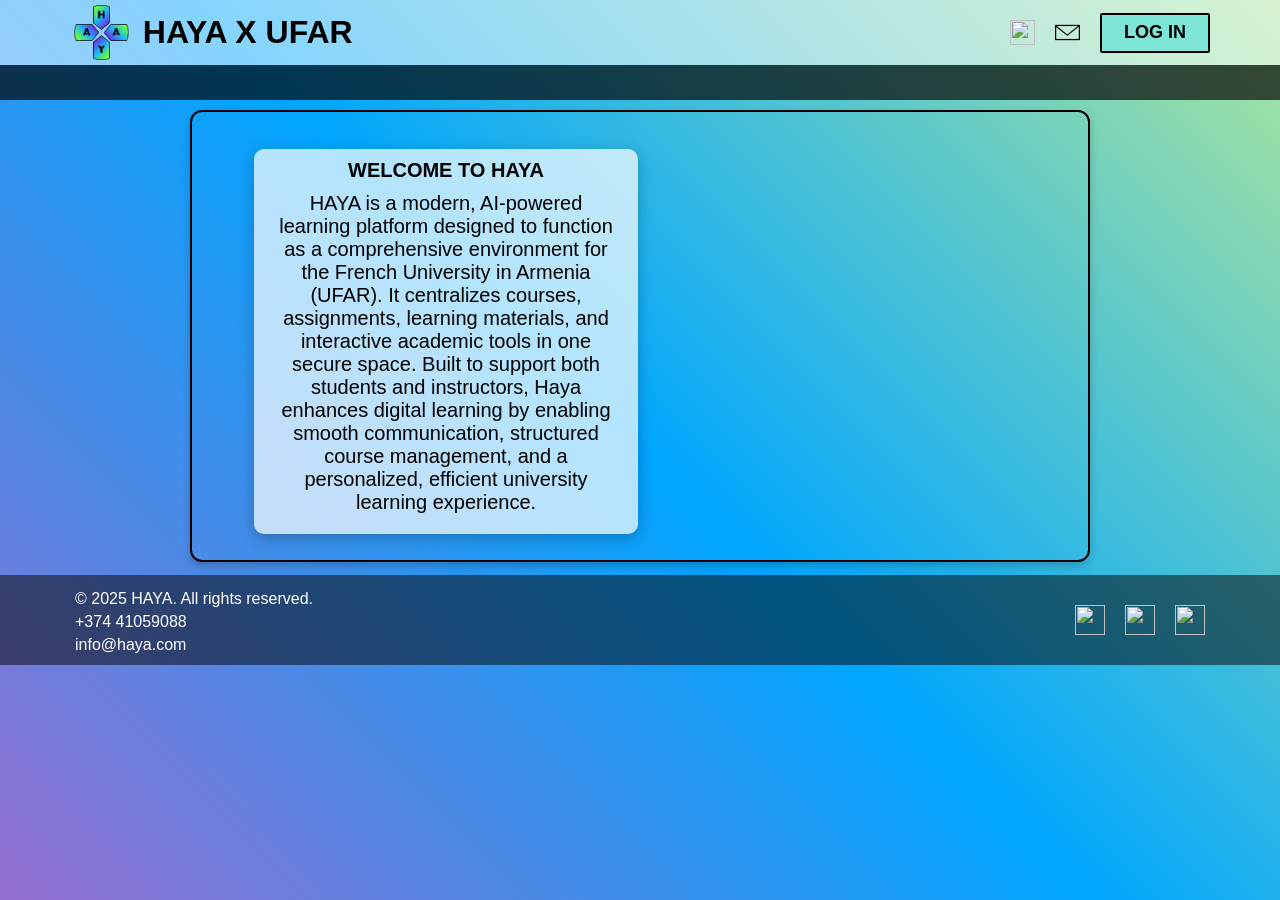
==== frontend/index.html @ af23d1cc "dashboard.html" ====
<html>

<head>
    <link rel="stylesheet" href="styles.css">
    <title>HAYA X UFAR</title>
</head>

<body class="mainBody">


    <div class="header"> <!-- Header Section -->

        <div class="logoTitleContainer"> <!-- Logo and Title Section -->
            <div class="logoDiv"> <!-- Logo Section -->
                <a href="index.html">
                    <img src="IMG/logo.png" class="logoIMG">
                </a>
            </div>

            <div class="titleDiv"> <!-- Title Section -->
                <h1 class="titleH1">HAYA X UFAR</h1>
            </div>
        </div>
        <div>

            <div class="loginContactsContainer">

                <div class="contactsDiv">

                    <div class="phoneDropdown"> <!-- Phone Dropdown Section -->
                        <img src="IMG/Icons/phone.png" class="phoneIcon">

                        <div class="phoneDropdownContent">
                            <p> +37441059088</p>
                        </div>
                    </div>


                    <div class="mailDropdown"> <!-- Phone Dropdown Section -->
                        <img src="IMG/Icons/mail.png" class="mailIcon">

                        <div class="mailDropdownContent">
                            <p> info@haya.com</p>
                        </div>
                    </div>

                </div>



                <div class="loginDiv"> <!-- Login Section -->

                    <a class="loginA" href="login.html">
                        <button class="loginButton">
                            <p>Log in</p>
                        </button>
                    </a>

                </div>






            </div>







        </div>

    </div>


    <div class="subheader"></div>

    <div class="mainPageContainer">
        <video autoplay muted src="IMG/haya.mp4", class="mainPageVideo"></video>



        <div class="mainPageDescription">
        <h2>WELCOME TO HAYA</h2>
        <p>
            HAYA is a modern, AI-powered learning platform designed to function as a comprehensive environment for the French University in Armenia (UFAR).
            It centralizes courses, assignments, learning materials, and interactive academic tools in one secure space. Built to support both students and
             instructors, Haya enhances digital learning by enabling smooth communication, structured course management, and a personalized, 
             efficient university learning experience.
             
        </p>


    </div>
    </div>


    <div class="footer">
        <div class="footer_info">
            <p>© 2025 HAYA. All rights reserved.</p>
            <p>+374 41059088</p>
            <p>info@haya.com</p>   
        </div>

        <div class="footer_socials">
            <a href="#"><img src="IMG/Icons/facebook.png" class="footer_social_icon"></a>
            <a href="#"><img src="IMG/Icons/instagram.png" class="footer_social_icon"></a>
            <a href="#"><img src="IMG/Icons/linkedin.png" class="footer_social_icon"></a>

    </div>
    
</body>

</html>
---- frontend/styles.css ----
/*############################################################*/
/*############################################################*/
/*############################################################*/
/*############################################################*/
/*############################################################*/
/*header*/
.header {
    /*  header section*/
    background-color: rgba(255, 255, 255, 0.52);
    width: 100%;
    height: 65px;
    display: flex;
    align-items: center;
    justify-content: space-between;

}

.logoTitleContainer {
    margin-left: 50px;
    display: flex;
    align-items: center;
}


.logoIMG {
    height: 55px;
    margin-left: 20px;
}

.titleDiv {
    margin-left: 10px;
}

.loginContactsContainer {

    width: auto;
    display: flex;
    align-items: center;
    justify-content: center;
    margin-right: 70px;
}

.phoneIcon {
    height: 25px;
    display: flex;
    justify-content: center;
    align-items: center;
}

.phoneDropdown{
    border-radius: 7px;
    border-width: 1px;
}

.mailDropdown{
    border-radius: 7px;
    border-width: 1px;
}


.mailIcon {
    height: 25px;
    display: flex;
    justify-content: center;
    align-items: center;
}


.phoneDropdownContent {
    margin-top: 15px;
    border-width: 2px;
    border: solid black;
    border-radius: 7px;
    display: none;
    /* Hide the content initially */
    position: absolute;
    /* Position it right below the button */
    background: linear-gradient(45deg, #bfecf3, #ace69d);
    box-shadow: 0px 8px 16px 0px rgba(0, 0, 0, 0.2);
    z-index: 1;
    /* Ensure it appears above other elements */
}

.mailDropdownContent {
    margin-top: 15px;
    border-width: 2px;
    border: solid black;
    border-radius: 7px;
    display: none;
    /* Hide the content initially */
    position: absolute;
    /* Position it right below the button */
    background: linear-gradient(45deg, #bfecf3, #ace69d);
    box-shadow: 0px 8px 16px 0px rgba(0, 0, 0, 0.2);
    z-index: 1;
    
}

.phoneDropdownContent p {
    color: black;
    padding-left: 20px;
    padding-right: 20px;
    width: auto;
    justify-content: center;
    align-content: center;
    display: block;
    /* Make each link a block element for better spacing and hover area */
    text-align: center;
    font-size: 18px;
    font-family: "Times New Roman"

}

.contactsDiv {
    width: 70px;
    display: flex;
    align-items: center;
    justify-content: space-between;
    margin-left: 10px;
    margin-right: 20px;
}

.mailDropdownContent p {
    color: black;
    padding-left: 20px;
    padding-right: 20px;
    height: 20px;
    width: auto;
    justify-content: center;
    align-content: center;
    display: block;
    /* Make each link a block element for better spacing and hover area */
    text-align: center;
    font-size: 18px;
    font-family: "Times New Roman"

}

.phoneDropdown:hover .phoneDropdownContent {
    display: block;
    /* Display the content when the user hovers over the parent .dropdown container */
    
}

.phoneDropdown:hover {
    background: linear-gradient(45deg, #96dee6, #7ed27c);
}

.mailDropdown:hover {
    background: linear-gradient(45deg, #96dee6, #7ed27c);
}


.mailDropdown:hover .mailDropdownContent {
    display: block;
    /* Display the content when the user hovers over the parent .dropdown container */
}

.loginDiv {
    font-size: 18px;
    cursor: default;
    display: flex;
    justify-content: center;
    align-items: center;
}


.titleH1 {
    cursor: default;
}


.loginButton {
    font-size: 18px;
    text-transform: uppercase;
    display: flex;
    text-align: center;
    font-weight: bold;
    padding-top: 0;
    width:110px;
    height: 40px;
    border: 2px solid #000000;
    border-radius: 2px;
    position: relative;
    color: #000000;
    text-decoration: none;  
    transition: 0.3s ease all;
    z-index: 1;
    background-color: rgb(127, 229, 215);
    
}

.loginButton p{
    margin: auto;
    text-align: center;
}

.loginButton :before{
    transition: 0.5s ease all;
    position: absolute;
    top:0;
    left:50%;
    right: 50%;
    bottom:0;
    opacity: 0;
    content: '';
    background-color: #90ffaa;
    z-index: -1;
}

.loginButton :hover, .loginButton :focus{
    color: white;
}

.loginButton :hover:before, .loginButton :focus:before{
    left:0;
    right:0;
    opacity:1;
}

.loginButton:active{
    transform: scale(0.9);
}




.loginIcon {
    height: 15px;
    margin-right: 10px;
}

/*############################################################*/
/*############################################################*/
/*############################################################*/
/*############################################################*/
/*############################################################*/
/*subheader*/

.subheader {
    width: 100%;
    height: 35px;
    background-color: rgba(0, 0, 0, 0.68);
}


/*############################################################*/
/*############################################################*/
/*############################################################*/
/*############################################################*/
/*############################################################*/
/*main page container*/


.mainPageContainer {
    /* Ensure it takes at least the full viewport height minus header and subheader */
    width: 100%;
    margin-top: 10px;

    display: flex;
    flex-direction: column;
    align-items: center;
    position: relative;
    
}


.mainPageVideo {
    width: 70%;
    height: auto;
    padding-left: 0px;
    padding-right: 0px;
    box-shadow: 0 4px 8px rgba(0, 0, 0, 0.2);
    border-radius: 12px;
    border-style: solid;
    border-width: 2px;
    border-color: black;
}

.mainPageDescription {
    position: absolute;
    bottom: 5%;
    left: 5%;
    width: 30%;
    background: rgba(255, 255, 255, 0.7); /* transparent white */
    margin-left: 190px;
    margin-bottom: 5px;
    border-radius: 10px;
    box-shadow: 0 4px 15px rgba(0,0,0,0.25);
    z-index: 2;
    display:inline;
    justify-content: center;
    align-items: center;
    text-align: center;
}

.mainPageDescription h2{
    font-family: 'Inter', sans-serif;    font-weight: bold;
    font-size: 20px;
    margin: 10px;
    color: #000000;
    padding-left: 10px;
    padding-right: 10px;
}

.mainPageDescription p{
    font-family: 'Inter', sans-serif;    font-size: 20px;
    margin: 10px;
    padding-left: 10px;
    padding-right: 10px;
    padding-bottom: 10px;
}


/*############################################################*/
/*############################################################*/
/*############################################################*/
/*############################################################*/
/*############################################################*/
/*footer*/






.footer {
    padding-top: 10px;
    width: 100%;
    height: 80px;
    background-color: rgba(0, 0, 0, 0.5);
    display: flex;
    justify-content:space-between;
    align-items: top;
    margin-top: 13px;
}

.footer_info {
    margin-left: 70px;
    color: white;
    font-family: 'Inter', sans-serif;    font-size: 16px;
    display:inline;
}

.footer_info p {
    margin: 5px;
}

.footer_socials {
    margin-left: 50px;
    display: flex;
    justify-content: left;
    align-items: top;
    margin-top: 20px;
    margin-right: 55px;
}

.footer_socials img {
    height: 30px;
    margin-right: 20px;
    cursor: pointer;
}


















.mainBody {
    font-family: 'Inter', sans-serif;    margin: 0;
    padding: 0;
    background: linear-gradient(45deg, #966ecf, #00a6ff, #ace69d);
    
}

.loginA{
    text-decoration: none;
}





/*############################################################*/
/*############################################################*/
/*############################################################*/
/*############################################################*/
/*############################################################*/
/*############################################################*/
/*############################################################*/
/*############################################################*/
/*############################################################*/
/*############################################################*/
/*############################################################*/
/*############################################################*/
/*############################################################*/
/*############################################################*/
/*############################################################*/
/*############################################################*/
/*############################################################*/
/*############################################################*/
/*############################################################*/
/*############################################################*/
/*############################################################*/
/*############################################################*/
/*############################################################*/
/*############################################################*/
/*############################################################*/
/*############################################################*/

/*Login page*/

.loginSubmitButton {
    width: 150px;
    font-size: 18px;
    background-color: rgb(255, 255, 255);
    letter-spacing: 2px;
    text-transform: uppercase;
    display: inline-block;
    text-align: center;
    font-weight: bold;
    padding: 0.7em 2em;
    border: 2px solid #000000;
    border-radius: 2px;
    position: relative;
    box-shadow: 0 2px 10px rgba(0, 0, 0, 0.16), 
    0 3px, 6px rgba(0, 0, 0, 0.1);
    color: #000000;
    text-decoration: none;  
    transition: 0.3s ease all;
    z-index: 1;
    
}

.loginSubmitButton:before{
    transition: 0.5s ease all;
    position: absolute;
    top:0;
    left:50%;
    right: 50%;
    bottom:0;
    opacity: 0;
    content: '';
    background-color: #43d565;
    z-index: -1;
}

.loginSubmitButton:hover, .loginSubmitButton:focus{
    color: white;
}

.loginSubmitButton:hover:before, .loginSubmitButton:focus:before{
    left:0;
    right:0;
    opacity:1;
}

.loginSubmitButton:active{
    transform: scale(0.9);
}


.backButton {
    width: 150px;
    font-size: 18px;
    background-color: rgb(255, 255, 255);
    letter-spacing: 2px;
    text-transform: uppercase;
    display: inline-block;
    text-align: center;
    font-weight: bold;
    padding: 0.7em 2em;
    border: 2px solid #000000;
    border-radius: 2px;
    position: relative;
    box-shadow: 0 2px 10px rgba(0, 0, 0, 0.16), 
    0 3px, 6px rgba(0, 0, 0, 0.1);
    color: #000000;
    text-decoration: none;  
    transition: 0.3s ease all;
    z-index: 1;
    margin-bottom: 15px;
    
}

.backButton:before{
    transition: 0.5s ease all;
    position: absolute;
    top:0;
    left:50%;
    right: 50%;
    bottom:0;
    opacity: 0;
    content: '';
    background-color: #c4c4c4;
    z-index: -1;
}

.backButton:hover, .backButton:focus{
    color: white;
}

.backButton:hover:before, .backButton:focus:before{
    left:0;
    right:0;
    opacity:1;
}

.backButton:active{
    transform: scale(0.9);
}


.loginInputUsername, .loginInputPassword {
    width: 300px;
    height: 40px;
    margin: 10px;
    margin-left: 50px;
    margin-right: 50px;
    padding: 5px;
    font-size: 16px;
    border: 2px solid #000000;
    border-radius: 0px;
}

.loginInfoContainer a{
    margin: 10px;
    margin-bottom: 5px;
}

.showPasswordContainer{
    width: 100%;
    display: flex;
    justify-content: left;
    align-items: center;
    
}

.showPasswordContainer input{
    width: 17px;
    height: 20px;
    margin: 5px;
    margin-left: 50px;
    padding: 5px;
    border-style: solid;
}


.loginBody{
    font-family: 'Inter', sans-serif;    margin: 0;
    padding: 0;
    background: linear-gradient(45deg, #966ecf, #00a6ff, #ace69d);
    display: flex;
    justify-content: center;
    align-items: center;
}

.loginPageDiv{
    border-radius: 2px;
    border-style: solid;
    border-width: 3px;
    flex-direction: column;
    justify-content: center;
    align-items: center;
    background: rgba(255, 255, 255, 0.7); 
    
}

.loginLogoContainer{
    display: flex;
    justify-content: center;
    align-items: center;
    margin-top: 20px;
    margin-bottom: 20px;
}


.loginPageLogo{
    height: 200px;
}

.loginInfoContainer{
    display: flex;
    flex-direction: column;
    justify-content: center;
    align-items: center;
}






/*############################################################*/
/*############################################################*/
/*############################################################*/
/*############################################################*/
/*############################################################*/
/*############################################################*/
/*############################################################*/
/*############################################################*/
/*############################################################*/
/*############################################################*/
/*############################################################*/
/*############################################################*/
/*############################################################*/
/*############################################################*/
/*############################################################*/
/*############################################################*/
/*############################################################*/
/*############################################################*/
/*############################################################*/
/*############################################################*/
/*############################################################*/
/*############################################################*/
/*############################################################*/
/*############################################################*/
/*############################################################*/
/*############################################################*/

/*Dashboard*/

.dashBody {
    
    font-family: 'Inter', sans-serif; 
    margin: 0;
    padding: 0;
    text-align: center;
    background: linear-gradient(45deg, #966ecf, #00a6ff, #ace69d);
    
}
nav{
    background-color: rgba(255, 255, 255, 0.52);
    width: 100%;
    justify-content:left;
    align-items: center;
    display: flex;
    height: auto;
    border-top: none;
    border-right: none;
    border-left: none;
    border-bottom:2px solid black;
    
}
.Navigation:hover{
    background-color: rgba(255, 255, 255, 0.52);
}

.Navigation{
    text-decoration: none;
    background-color: rgba(255, 255, 255, 0.615);
    height: 100%;
    width: 100%;
    padding-left: 5px;
    padding-right: 5px;
    padding-top: 10px;
    padding-bottom: 10px;
    margin-left: 20px;
    color: #000000;
    border-style: solid;
    border-width: 2px;
    
}


.dashLogo{
    margin-top: 5px;
    margin-bottom: 5px;
    margin-left: 50px;
    margin-right: 10px;
    height: 55px;


}

nav div{
    height: 100%;
}

.profilePhoto{
    width: 30px;
    cursor: pointer;
    border-width: 2px;
    border-color: #000000;
    border-style: solid;
}

.profilePhotoContainer{
    margin-left: 20px;
    position: relative;
    display: inline-block;
}


.dropdownMenu{
    display: none;
    position: absolute;
    top: 100%;
    left: 0;
    background-color: #f1f1f1;
    min-width: 200px;
    height: auto;
    box-shadow: 0px 8px 16px rgba(0, 0, 0, 0.2);
    z-index: 1;
    margin-right: 10px;
    border-color: black;
    border-width: 2px;
    border-style: solid;
}

.dropdownMenu a{
    color: black;
    padding: 12px 16px;
    text-decoration: none;
    display: block;
    font-size: 18px;
}

.dropdownMenu a:hover {
    background-color: #ddd;
}



.profName{
    white-space: nowrap;
    margin-right: 40px;
}

.nameContainer{
    margin-left: 10px;
    margin-right: 20px;
}


.profilePhotoContainer.show .dropdownMenu{
    display: block;
}







/*############################################################*/
/*############################################################*/
/*############################################################*/
/*home section*/

.homeSectionContainer{
    width: auto;
    height: 72%;
    margin-left: 50px;
    margin-right: 50px;
    background-color: rgba(255, 255, 255, 0.615);
    border-color: #000000;
    border-width: 2px;
    border-style: solid;   
    margin-top: 19.5px; 
    display: flex;
    flex-direction: row;
    border-bottom: none;
}

.homeSectionContainer h1{
    margin-bottom: 40px;
}

.dashFooter {
    width: 100%;
    height: 80px;
    background-color: rgba(0, 0, 0, 0.5);
    display: flex;
    justify-content:space-between;
    align-items: top;
}

.homeInfoSec{
    flex-direction: column;
    margin-left: 20px;
}

.infoDiv{
    display: flex;
    flex-direction: row;
    margin-left: 87px;
    margin-top: 120px;
}

.profPic{
    border-width: 2px;
    border-style: solid;
    height:333px;
}

.homeInfoSec h2, h3, h4 {
    margin: 3px; /* Remove the margin */
    padding: 0; /* Remove any padding */
}

.lastAttendedCources{
    display: flex;
    flex-direction: column;
}

.courseHeader{
    width: 100%;
    height: 30px;
    background-color: rgba(238, 238, 238, 0.745);
    display: flex;
    flex-direction: column;
    align-items: center;
    justify-content: center ;
    border-style: solid;
    border-width: 2px;
}

.courseSub{
    height: 100%;
    width: 100%;
    background-color: #ededed;
    border-style: solid;
    border-width: 2px;
    border-top: none;
    display: flex;
    flex-direction: column;
    text-align: left;
    text-decoration: none;
    color: black;
    
    
    
}

.courseSub ul li a{
    text-decoration: none;
    color: #000000;
}

.courseSub ul li{
    margin-bottom: 40px;
    margin-top: 15px;
}


.assignmentsDiv{
    width: 500px;
    margin-left: 20px;
    display: flex;
    flex-direction: column;
    justify-content: top;
    align-items: center;
    margin-top: 130px;
}

.assignmentsHead{
    background-color: rgba(238, 238, 238, 0.745);
    height: 30px;
    width: 500px;
    border-style: solid;
    border-width: 2px;
    
    
}

.assignmentsBody{
    background-color: #ededed;
    width: 500px;
    height: 291px;
    border-width: 2px;
    border-style: solid;
    border-top: none;
    display: flex;
    flex-direction: column;
    justify-content: center;
    align-items: center;
}




/*############################################################*/
/*############################################################*/
/*############################################################*/
/*showing sections*/

section{
    display: none;
}

.active{
    display: block;
}
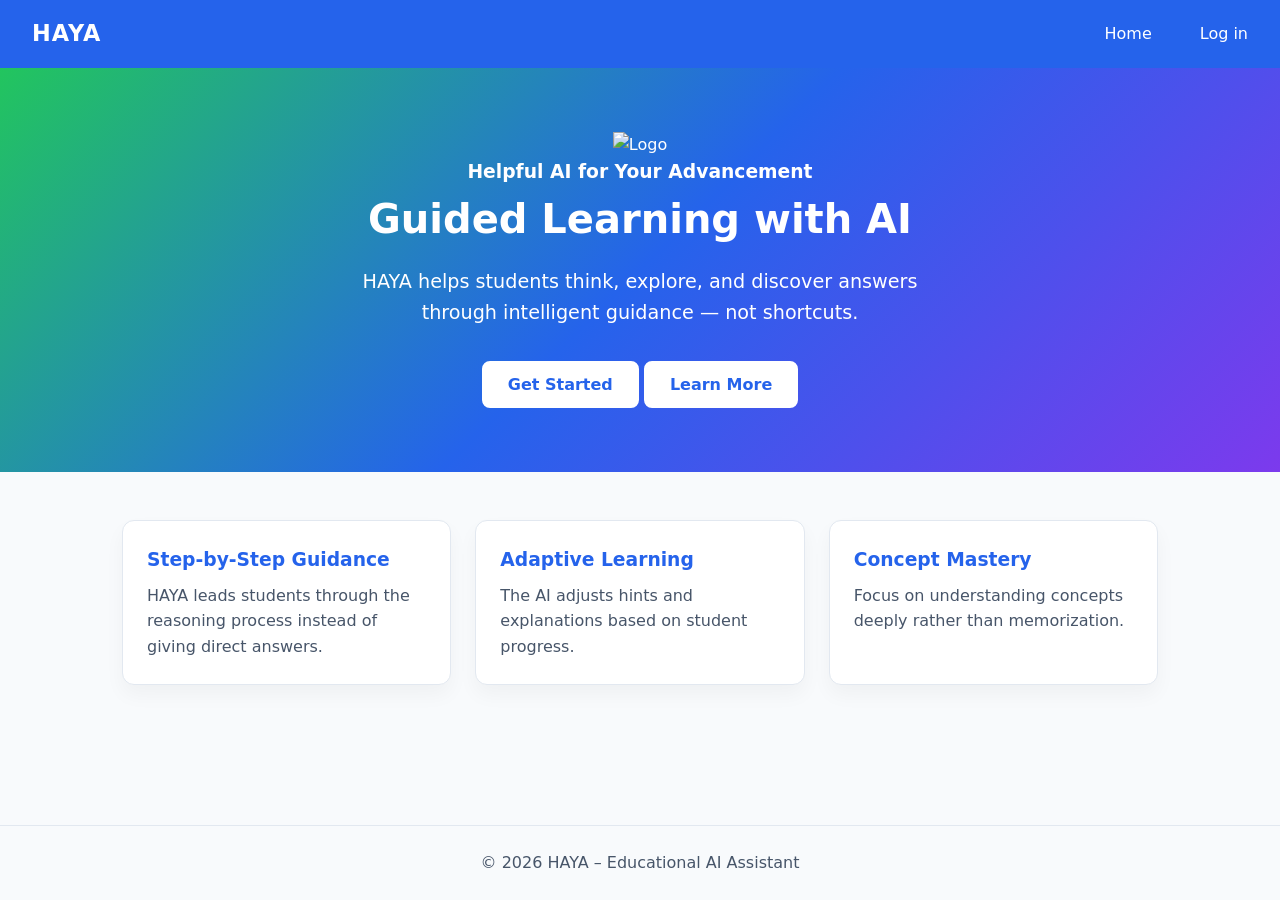
==== commit 4638b786: "Add files via upload" ====
--- a/frontend/index.html
+++ b/frontend/index.html
@@ -1,117 +1,217 @@
-<html>
-
-<head>
-    <link rel="stylesheet" href="styles.css">
-    <title>HAYA X UFAR</title>
-</head>
-
-<body class="mainBody">
-
-
-    <div class="header"> <!-- Header Section -->
-
-        <div class="logoTitleContainer"> <!-- Logo and Title Section -->
-            <div class="logoDiv"> <!-- Logo Section -->
-                <a href="index.html">
-                    <img src="IMG/logo.png" class="logoIMG">
-                </a>
-            </div>
-
-            <div class="titleDiv"> <!-- Title Section -->
-                <h1 class="titleH1">HAYA X UFAR</h1>
-            </div>
-        </div>
-        <div>
-
-            <div class="loginContactsContainer">
-
-                <div class="contactsDiv">
-
-                    <div class="phoneDropdown"> <!-- Phone Dropdown Section -->
-                        <img src="IMG/Icons/phone.png" class="phoneIcon">
-
-                        <div class="phoneDropdownContent">
-                            <p> +37441059088</p>
-                        </div>
-                    </div>
-
-
-                    <div class="mailDropdown"> <!-- Phone Dropdown Section -->
-                        <img src="IMG/Icons/mail.png" class="mailIcon">
-
-                        <div class="mailDropdownContent">
-                            <p> info@haya.com</p>
-                        </div>
-                    </div>
-
-                </div>
-
-
-
-                <div class="loginDiv"> <!-- Login Section -->
-
-                    <a class="loginA" href="login.html">
-                        <button class="loginButton">
-                            <p>Log in</p>
-                        </button>
-                    </a>
-
-                </div>
-
-
-
-
-
-
-            </div>
-
-
-
-
-
-
-
-        </div>
-
-    </div>
-
-
-    <div class="subheader"></div>
-
-    <div class="mainPageContainer">
-        <video autoplay muted src="IMG/haya.mp4", class="mainPageVideo"></video>
-
-
-
-        <div class="mainPageDescription">
-        <h2>WELCOME TO HAYA</h2>
-        <p>
-            HAYA is a modern, AI-powered learning platform designed to function as a comprehensive environment for the French University in Armenia (UFAR).
-            It centralizes courses, assignments, learning materials, and interactive academic tools in one secure space. Built to support both students and
-             instructors, Haya enhances digital learning by enabling smooth communication, structured course management, and a personalized, 
-             efficient university learning experience.
-             
-        </p>
-
-
-    </div>
-    </div>
-
-
-    <div class="footer">
-        <div class="footer_info">
-            <p>© 2025 HAYA. All rights reserved.</p>
-            <p>+374 41059088</p>
-            <p>info@haya.com</p>   
-        </div>
-
-        <div class="footer_socials">
-            <a href="#"><img src="IMG/Icons/facebook.png" class="footer_social_icon"></a>
-            <a href="#"><img src="IMG/Icons/instagram.png" class="footer_social_icon"></a>
-            <a href="#"><img src="IMG/Icons/linkedin.png" class="footer_social_icon"></a>
-
-    </div>
-    
-</body>
-
+<!DOCTYPE html>
+<html lang="en">
+
+<head>
+    <meta charset="UTF-8" />
+    <meta name="viewport" content="width=device-width, initial-scale=1.0" />
+    <title>HAYA – Educational AI Assistant</title>
+    <link rel="stylesheet" href="style.css">
+    <link rel="icon" href="img/Logo.png">
+
+</head>
+
+<body>
+
+    <nav>
+        <h1>HAYA</h1>
+        <div id="navRight">
+            <a href="#" id="homeLink">Home</a>
+            <a href="#" id="loginLink">Log in</a>
+        </div>
+    </nav>
+
+
+    <section class="beforeLogin">
+        <div class="hero">
+            <img src="img/Logo.png" alt="Logo">
+            <h3>Helpful AI for Your Advancement</h3>
+            <h2>Guided Learning with AI</h2>
+            <p>
+                HAYA helps students think, explore, and discover answers
+                through intelligent guidance — not shortcuts.
+            </p>
+            <button class="btn btn-hero">Get Started</button>
+            <button class="btn btn-hero">Learn More</button>
+        </div>
+
+        <div class="main">
+            <div class="cards">
+                <div class="card">
+                    <h3>Step-by-Step Guidance</h3>
+                    <p>HAYA leads students through the reasoning process instead of giving direct answers.</p>
+                </div>
+
+                <div class="card">
+                    <h3>Adaptive Learning</h3>
+                    <p>The AI adjusts hints and explanations based on student progress.</p>
+                </div>
+
+                <div class="card">
+                    <h3>Concept Mastery</h3>
+                    <p>Focus on understanding concepts deeply rather than memorization.</p>
+                </div>
+            </div>
+
+        </div>
+
+    </section>
+
+
+    <section class="loginSection" id="loginSection">
+        <div class="hero">
+            <h2> Explore the World of Knowledge With HAYA</h2>
+            <div class="loginContainer">
+                <h2>Log In</h2>
+
+                <form class="loginForm">
+                    <div class="inputGroup">
+                        <label for="usernameInput">Username</label>
+                        <input type="text" id="usernameInput" placeholder="Enter your username" />
+                    </div>
+
+                    <div class="inputGroup">
+                        <label for="passwordInput">Password</label>
+                        <input type="password" id="passwordInput" placeholder="Enter your password" />
+                    </div>
+                    <div class="showPassword">
+                        <input type="checkbox" id="showPasswordToggle">
+                        <label for="showPasswordToggle">Show password</label>
+                    </div>
+
+                    <button type="submit" class="btn btn-primary" id="loginBtn">Log In</button>
+                </form>
+            </div>
+        </div>
+    </section>
+
+
+    <section class="profilePage" id="profilePage">
+        <div class="hero fullHeight">
+            <h2>Welcome, <span id="studentName"></span></h2>
+            <div class="profileCard">
+                <img src="" alt="Profile picture" id="profileAvatar">
+
+                <div class="profileInfo">
+                    <p><strong>Email:</strong> <span id="profileEmail"></span></p>
+                    <p><strong>Phone:</strong> <span id="profilePhone"></span></p>
+                    <p><strong>Grade Mean:</strong> <span id="profileGrade"></span> / 20</p>
+                    <p><strong>Year:</strong> <span id="profileYear"></span></p>
+                </div>
+            </div>
+            <div class="profileCards">
+    <div class="profileMiniCard">
+        <h3>📘 Active Courses</h3>
+        <p>3 enrolled courses</p>
+    </div>
+
+    <div class="profileMiniCard">
+        <h3>🤖 AI Sessions</h3>
+        <p>12 learning sessions</p>
+    </div>
+
+    <div class="profileMiniCard">
+        <h3>⭐ Performance</h3>
+        <p>Above average</p>
+    </div>
+</div>
+        </div>
+    </section>
+
+
+
+
+    <section class="aiAssistantPage" id="aiAssistantPage">
+    <div class="hero fullHeight">
+        <h2>What Can I Help With?</h2>
+
+        <div class="assistantContainer">
+            <div class="chatWindow" id="chatWindow">
+                <div class="message ai">
+                    👋 Hi! I’m HAYA. Ask me anything about your studies.
+                </div>
+            </div>
+
+            <form class="promptForm" id="promptForm">
+                <input
+                    type="text"
+                    id="promptInput"
+                    placeholder="Ask anything..."
+                    autocomplete="off"
+                />
+                <button type="submit" class="btn btn-primary">Send</button>
+            </form>
+        </div>
+    </div>
+</section>
+
+
+<section class="coursesPage" id="coursesPage">
+    <!-- Hero -->
+    <div class="hero coursesHero">
+        <h2>Your Courses</h2>
+    
+
+    <!-- Content -->
+
+        <!-- Course -->
+        <div class="courseItem">
+            <div class="courseHeader">
+                <span>Probability Theory</span>
+                <span class="arrow">▾</span>
+            </div>
+
+            <div class="courseContent">
+                <ul>
+                    <li class="docItem" data-pdf = "pdf/test.pdf">Lecture 1 – Random Variables.pdf</li>
+                    <li class="docItem" data-pdf = "pdf/test.pdf">Lecture 2 – Distributions.pdf</li>
+                    <li class="docItem" data-pdf = "pdf/test.pdf">Practice Problems.pdf</li>
+                </ul>
+            </div>
+        </div>
+
+        <div class="courseItem">
+            <div class="courseHeader">
+                <span>Discrete Mathematics</span>
+                <span class="arrow">▾</span>
+            </div>
+
+            <div class="courseContent">
+                <ul>
+                    <li class="docItem" data-pdf = "pdf/test.pdf">Graph Theory.pdf</li>
+                    <li class="docItem" data-pdf = "pdf/test.pdf">Combinatorics.pdf</li>
+                    <li class="docItem" data-pdf = "pdf/test.pdf">Homework 1.pdf</li>
+                </ul>
+            </div>
+        </div>
+
+        <div class="courseItem">
+            <div class="courseHeader">
+                <span>Logic</span>
+                <span class="arrow">▾</span>
+            </div>
+
+            <div class="courseContent">
+                <ul>
+                    <li class="docItem" data-pdf = "pdf/test.pdf">Propositional Logic.pdf</li>
+                    <li class="docItem" data-pdf = "pdf/test.pdf">Predicate Logic.pdf</li>
+                </ul>
+            </div>
+        </div>
+
+    </div>
+</section>
+
+
+
+
+
+    <footer>
+        © 2026 HAYA – Educational AI Assistant
+    </footer>
+
+</body>
+
+
+<script src="script.js"></script>
+
 </html>
--- a/frontend/style.css
+++ b/frontend/style.css
@@ -0,0 +1,577 @@
+    :root {
+        /* Brand Colors */
+        --blue: #2563EB;
+        --green: #22C55E;
+        --purple: #7C3AED;
+
+        /* Neutrals */
+        --bg: #F8FAFC;
+        --card: #FFFFFF;
+        --text-primary: #0F172A;
+        --text-secondary: #475569;
+        --border: #E2E8F0;
+
+        /* UI States */
+        --info: #38BDF8;
+        --success: #16A34A;
+        --warning: #F59E0B;
+        --error: #EF4444;
+
+        /* Gradient */
+        --brand-gradient: linear-gradient(135deg,
+                #22C55E,
+                #2563EB,
+                #7C3AED);
+    }
+
+    * {
+        box-sizing: border-box;
+        margin: 0;
+        padding: 0;
+        font-family: system-ui, -apple-system, BlinkMacSystemFont, sans-serif;
+    }
+
+body {
+    background: var(--bg);
+    color: var(--text-primary);
+    line-height: 1.6;
+
+    min-height: 100vh;
+    display: flex;
+    flex-direction: column;
+}
+
+section{
+    flex:1;
+}
+    /* Navbar */
+    nav {
+        background: var(--blue);
+        color: white;
+        padding: 1rem 2rem;
+        display: flex;
+        justify-content: space-between;
+        align-items: center;
+    }
+
+    nav h1 {
+        font-size: 1.4rem;
+        letter-spacing: 1px;
+    }
+
+    nav a {
+        color: white;
+        margin-left: 1.5rem;
+        text-decoration: none;
+        font-weight: 500;
+    }
+
+    nav a:hover {
+        text-decoration: underline;
+    }
+
+    /* Hero */
+    .hero {
+        background: var(--brand-gradient);
+        color: white;
+        padding: 4rem 2rem;
+        text-align: center;
+    }
+
+    .hero h2 {
+        font-size: 2.5rem;
+        margin-bottom: 1rem;
+    }
+
+    .hero p {
+        font-size: 1.2rem;
+        max-width: 600px;
+        margin: 0 auto 2rem;
+    }
+
+    /* Buttons */
+    .btn {
+        padding: 0.75rem 1.5rem;
+        border-radius: 8px;
+        border: none;
+        cursor: pointer;
+        font-size: 1rem;
+        font-weight: 600;
+
+        transition:
+            background-color 0.3s ease,
+            transform 0.1s ease,
+            box-shadow 0.1s ease;
+
+
+    }
+
+
+    .btn-hero {
+        background: white;
+        color: var(--blue);
+        border: 2px solid white;
+
+
+    }
+
+    .btn-hero:hover{
+        background: transparent;
+        color: white;
+        
+    }
+
+    .btn:active{
+        transform: scale(0.96);
+        box-shadow: 0 2px 6px rgba(0,0,0,0.2);
+    }
+
+    .btn-primary {
+    background: var(--blue);
+    color: white;
+    border: none;
+}
+
+.btn-primary:hover {
+    background: var(--green);
+}
+
+    
+
+
+
+    /* Main */
+    .main {
+        padding: 3rem 2rem;
+        max-width: 1100px;
+        margin: auto;
+        min-height: 200px;
+    }
+
+    .cards {
+        display: grid;
+        grid-template-columns: repeat(auto-fit, minmax(260px, 1fr));
+        gap: 1.5rem;
+    }
+
+    .card {
+        background: var(--card);
+        border: 1px solid var(--border);
+        border-radius: 12px;
+        padding: 1.5rem;
+        box-shadow: 0 10px 20px rgba(0, 0, 0, 0.04);
+    }
+
+    .card h3 {
+        margin-bottom: 0.5rem;
+        color: var(--blue);
+    }
+
+    .card p {
+        color: var(--text-secondary);
+    }
+
+
+
+    /* Footer */
+    footer {
+        padding: 1.5rem;
+        text-align: center;
+        color: var(--text-secondary);
+        border-top: 1px solid var(--border);
+    }
+
+
+    /*Sections*/
+/* Login Section */
+.loginSection {
+    display: none;
+}
+
+/* Center the card */
+.loginSection .hero {
+    padding-left: 0;
+    padding-right: 0;
+    min-height: calc(100vh - 160px); /* navbar + footer */
+    display: flex;
+    align-items: center;
+    flex-direction: column;
+    justify-content: center;
+}
+
+/* Login Card */
+.loginContainer {
+    background: var(--card);
+    color: var(--text-primary);
+    border-radius: 12px;
+    padding: 2rem;
+    width: 100%;
+    max-width: 360px;
+    box-shadow: 0 20px 40px rgba(0, 0, 0, 0.15);
+    text-align: center;
+}
+
+.loginContainer h2 {
+    margin-bottom: 1.5rem;
+    color: var(--blue);
+}
+
+/* Form */
+.loginForm {
+    display: flex;
+    flex-direction: column;
+    gap: 1.2rem;
+}
+
+.inputGroup {
+    display: flex;
+    flex-direction: column;
+    text-align: left;
+}
+
+.inputGroup label {
+    font-size: 0.9rem;
+    color: var(--text-secondary);
+    margin-bottom: 0.3rem;
+}
+
+.inputGroup input {
+    padding: 0.6rem 0.7rem;
+    border-radius: 6px;
+    border: 1px solid var(--border);
+    font-size: 1rem;
+}
+
+.inputGroup input:focus {
+    outline: none;
+    border-color: var(--blue);
+    box-shadow: 0 0 0 2px rgba(37, 99, 235, 0.15);
+}
+
+/* Show password */
+.showPassword {
+    display: flex;
+    align-items: center;
+    gap: 0.4rem;
+    font-size: 0.9rem;
+    color: var(--text-secondary);
+    cursor: pointer;
+}
+
+.showPassword input {
+    accent-color: var(--blue);
+    cursor: pointer;
+}
+
+.showPassword label {
+    cursor: pointer;
+}
+
+
+
+
+.profilePage {
+    display: none;
+}
+
+
+/* Profile dropdown animation */
+.profileMenu {
+    position: absolute;
+    top: 110%; /* directly below the name */
+    right: 0;
+
+    background: var(--card);
+    border: 1px solid var(--border);
+    border-radius: 8px;
+    padding: 0.6rem 1rem;
+    box-shadow: 0 10px 20px rgba(0,0,0,0.08);
+
+    opacity: 0;
+    transform: translateY(-8px);
+    pointer-events: none;
+
+    transition:
+        opacity 0.2s ease,
+        transform 0.2s ease;
+}
+
+/* visible state */
+.profileMenu.show {
+    opacity: 1;
+    transform: translateY(0);
+    pointer-events: auto;
+}
+
+.profileMenu::before {
+    content: "";
+    position: absolute;
+    top: -6px;
+    right: 12px;
+    width: 12px;
+    height: 12px;
+    background: var(--card);
+    border-left: 1px solid var(--border);
+    border-top: 1px solid var(--border);
+    transform: rotate(45deg);
+}
+
+.profileMenu button {
+    background: none;
+    border: none;
+    color: var(--error);
+    font-weight: 600;
+    cursor: pointer;
+}
+
+
+/* Profile page content */
+.profileCard {
+    background: var(--card);
+    color: var(--text-primary);
+    border-radius: 16px;
+    padding: 2rem;
+    max-width: 500px;
+    margin-top: 2rem;
+    box-shadow: 0 20px 40px rgba(0,0,0,0.15);
+
+    display: flex;
+    align-items: center;
+    gap: 1.5rem;
+}
+
+.profileCard img {
+    width: 90px;
+    height: 90px;
+    border-radius: 50%;
+    object-fit: cover;
+    border: 3px solid var(--blue);
+}
+
+.profileInfo p {
+    margin-bottom: 0.4rem;
+    font-size: 0.95rem;
+}
+
+.profileInfo strong {
+    color: var(--blue);
+}
+
+/* Navbar profile */
+.navProfile {
+    display: flex;
+    align-items: center;
+    gap: 0.5rem;
+    position: relative; 
+    cursor: pointer;
+}
+
+.navProfile img {
+    width: 32px;
+    height: 32px;
+    border-radius: 50%;
+    object-fit: cover;
+    border: 2px solid white;
+}
+
+#navRight {
+    display: flex;
+    align-items: center;
+    gap: 1.5rem;
+}
+
+.hero.fullHeight {
+    min-height: calc(100vh - 80px); /* navbar height */
+    display: flex;
+    flex-direction: column;
+    align-items: center;
+    justify-content: center;
+}
+
+.profileCard {
+    text-align: left;
+}
+
+.profileCards {
+    margin-top: 2rem;
+    display: grid;
+    grid-template-columns: repeat(auto-fit, minmax(180px, 1fr));
+    gap: 1rem;
+    max-width: 700px;
+}
+
+.profileMiniCard {
+    background: var(--card);
+    color: var(--text-primary);
+    border-radius: 12px;
+    padding: 1.2rem;
+    box-shadow: 0 10px 20px rgba(0,0,0,0.12);
+}
+
+.profileMiniCard h3 {
+    font-size: 1rem;
+    color: var(--blue);
+    margin-bottom: 0.3rem;
+}
+
+.profileMiniCard p {
+    font-size: 0.9rem;
+    color: var(--text-secondary);
+}
+
+.navProfile {
+    position: relative;
+}
+
+.aiAssistantPage {
+    display: none;
+}
+
+
+.assistantContainer {
+    background: var(--card);
+    width: 100%;
+    max-width: 700px;
+    height: 520px;
+    border-radius: 16px;
+    box-shadow: 0 20px 40px rgba(0,0,0,0.15);
+
+    display: flex;
+    flex-direction: column;
+    overflow: hidden;
+}
+
+/* Chat window */
+.chatWindow {
+    flex: 1;
+    padding: 1.2rem;
+    overflow-y: auto;
+    display: flex;
+    flex-direction: column;
+    gap: 0.8rem;
+}
+
+/* Messages */
+.message {
+    max-width: 75%;
+    padding: 0.7rem 1rem;
+    border-radius: 14px;
+    font-size: 0.95rem;
+    line-height: 1.4;
+}
+
+.message.user {
+    align-self: flex-end;
+    background: var(--blue);
+    color: white;
+    border-bottom-right-radius: 4px;
+}
+
+.message.ai {
+    align-self: flex-start;
+    background: var(--bg);
+    color: var(--text-primary);
+    border-bottom-left-radius: 4px;
+}
+
+/* Prompt form */
+.promptForm {
+    display: flex;
+    gap: 0.6rem;
+    padding: 0.8rem;
+    border-top: 1px solid var(--border);
+}
+
+.promptForm input {
+    flex: 1;
+    padding: 0.7rem 0.9rem;
+    border-radius: 8px;
+    border: 1px solid var(--border);
+    font-size: 1rem;
+}
+
+.promptForm input:focus {
+    outline: none;
+    border-color: var(--blue);
+    box-shadow: 0 0 0 2px rgba(37,99,235,0.15);
+}
+
+.coursesPage {
+    display: none;
+}
+
+.coursesHero {
+    min-height: calc(100vh - 80px); /* full screen under navbar */
+    padding: 3rem 2rem;
+    
+    display: flex;
+    flex-direction: column;
+    align-items: center;
+    gap: 1.5rem;
+
+    text-align: center;
+}
+
+
+
+.courseItem {
+    width: 100%;
+    max-width: 900px;
+    background: rgba(255, 255, 255, 0.95);
+    border-radius: 12px;
+    overflow: hidden;
+}
+
+.courseHeader {
+    padding: 1rem 1.2rem;
+    display: flex;
+    justify-content: space-between;
+    align-items: center;
+    cursor: pointer;
+
+    font-weight: 600;
+    color: var(--blue);
+}
+
+.courseHeader:hover {
+    background: var(--bg);
+}
+
+.arrow {
+    transition: transform 0.3s ease;
+}
+
+.courseContent {
+    background: white;
+    padding: 0 1.2rem;
+
+    max-height: 0;
+    overflow: hidden;
+    transition: max-height 0.35s ease;
+
+    text-align: left;
+}
+
+.courseContent ul {
+    list-style: none;
+    padding: 1rem 0;
+}
+
+.courseContent li {
+    padding: 0.5rem 0;
+    color: var(--text-secondary);
+    cursor: pointer;
+}
+
+.courseContent li:hover {
+    text-decoration: underline;
+}
+
+.courseItem.open .courseContent {
+    max-height: 300px;
+}
+
+.courseItem.open .arrow {
+    transform: rotate(180deg);
+}
+
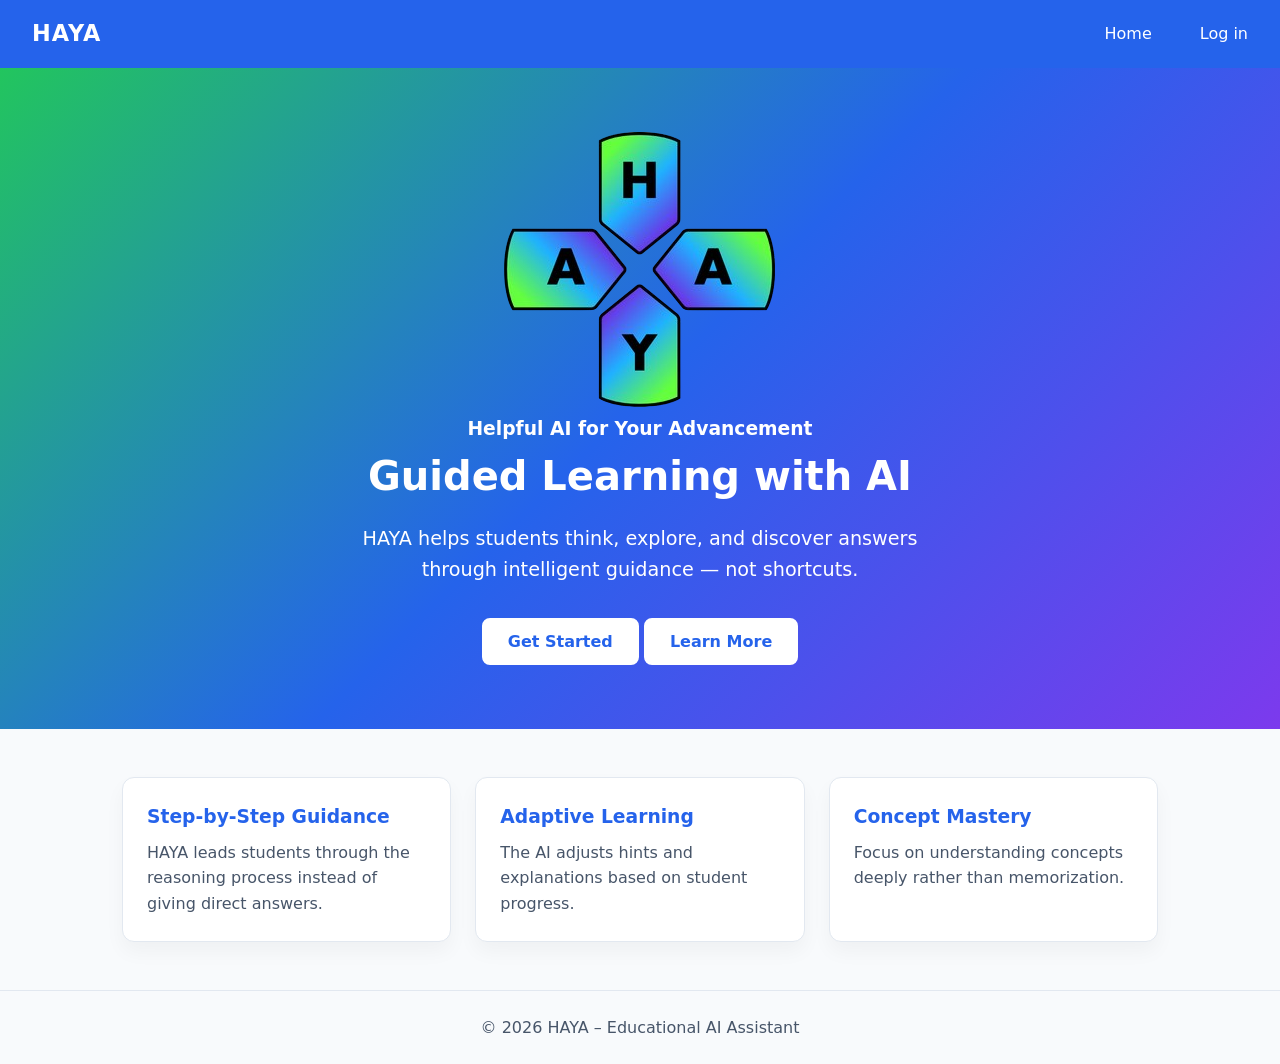
==== commit 8f2a7b1e: "pictures issue" ====
--- a/frontend/index.html
+++ b/frontend/index.html
@@ -6,7 +6,7 @@
     <meta name="viewport" content="width=device-width, initial-scale=1.0" />
     <title>HAYA – Educational AI Assistant</title>
     <link rel="stylesheet" href="style.css">
-    <link rel="icon" href="img/Logo.png">
+    <link rel="icon" href="IMG/Logo.png">
 
 </head>
 
@@ -23,7 +23,7 @@
 
     <section class="beforeLogin">
         <div class="hero">
-            <img src="img/Logo.png" alt="Logo">
+            <img src="IMG/Logo.png" alt="Logo">
             <h3>Helpful AI for Your Advancement</h3>
             <h2>Guided Learning with AI</h2>
             <p>
@@ -89,7 +89,7 @@
         <div class="hero fullHeight">
             <h2>Welcome, <span id="studentName"></span></h2>
             <div class="profileCard">
-                <img src="" alt="Profile picture" id="profileAvatar">
+                <img src="IMG/profile_pic.png" alt="Profile picture" id="profileAvatar">
 
                 <div class="profileInfo">
                     <p><strong>Email:</strong> <span id="profileEmail"></span></p>
@@ -113,6 +113,33 @@
         <h3>⭐ Performance</h3>
         <p>Above average</p>
     </div>
+</div>
+<div class="gradesSection">
+    <h2>My Courses and Grades</h2>
+
+    <table class="gradesTable">
+        <thead>
+            <tr>
+                <th>Course</th>
+                <th>Grade / 20</th>
+            </tr>
+        </thead>
+
+        <tbody>
+            <tr>
+                <td>Probability Theory</td>
+                <td>17.5</td>
+            </tr>
+            <tr>
+                <td>Discrete Mathematics</td>
+                <td>18</td>
+            </tr>
+            <tr>
+                <td>Logic</td>
+                <td></td>
+            </tr>
+        </tbody>
+    </table>
 </div>
         </div>
     </section>
@@ -203,6 +230,216 @@
 
 
 
+<section class="professorDashboard" id="professorDashboard">
+    <div class="hero fullHeight">
+        <h2>Welcome, <span id="professorNameTitle"></span></h2>
+
+        <div class="profileCard">
+            <img src="IMG/professor_pic.jpg" alt="Professor picture" id="professorAvatar">
+
+            <div class="profileInfo">
+                <p><strong>Email:</strong> <span id="professorEmail"></span></p>
+                <p><strong>Department:</strong> <span id="professorDepartment"></span></p>
+                <p><strong>Role:</strong> Professor</p>
+            </div>
+        </div>
+
+        <div class="profileCards">
+            <div class="profileMiniCard">
+                <h3>📘 My Courses</h3>
+                <p>3 active courses</p>
+            </div>
+
+            <div class="profileMiniCard">
+                <h3>👥 Students</h3>
+                <p>86 students</p>
+            </div>
+
+            <div class="profileMiniCard">
+                <h3>📝 Pending Grades</h3>
+                <p>12 grades missing</p>
+            </div>
+        </div>
+    </div>
+</section>
+
+<section class="professorCoursesPage" id="professorCoursesPage">
+    <div class="hero coursesHero">
+        <h2>My Courses</h2>
+
+        <div class="courseItem">
+            <div class="courseHeader">
+                <span>Probability Theory</span>
+                <span class="arrow">▾</span>
+            </div>
+
+            <div class="courseContent">
+                <ul>
+                    <li>IMA – Year 3</li>
+                    <li>28 Students</li>
+                    <li>Semester 2</li>
+                </ul>
+            </div>
+        </div>
+
+        <div class="courseItem">
+            <div class="courseHeader">
+                <span>Discrete Mathematics</span>
+                <span class="arrow">▾</span>
+            </div>
+
+            <div class="courseContent">
+                <ul>
+                    <li>IMA – Year 2</li>
+                    <li>31 Students</li>
+                    <li>Semester 1</li>
+                </ul>
+            </div>
+        </div>
+
+        <div class="courseItem">
+            <div class="courseHeader">
+                <span>Logic</span>
+                <span class="arrow">▾</span>
+            </div>
+
+            <div class="courseContent">
+                <ul>
+                    <li>IMA – Year 1</li>
+                    <li>27 Students</li>
+                    <li>Semester 1</li>
+                </ul>
+            </div>
+        </div>
+
+    </div>
+</section>
+
+<section class="studentsListPage" id="studentsListPage">
+    <div class="hero fullHeight">
+        <h2>Students List</h2>
+
+        <div class="gradesSection">
+            <h2>Probability Theory — IMA Year 3</h2>
+
+            <table class="gradesTable">
+                <thead>
+                    <tr>
+                        <th>Student Name</th>
+                        <th>Email</th>
+                        <th>Group</th>
+                    </tr>
+                </thead>
+
+                <tbody>
+                    <tr>
+                        <td>John Doe</td>
+                        <td>john.doe@student.am</td>
+                        <td>IMA Year 3</td>
+                    </tr>
+                    <tr>
+                        <td>Emily Smith</td>
+                        <td>emily.smith@student.am</td>
+                        <td>IMA Year 3</td>
+                    </tr>
+                    <tr>
+                        <td>Karapet Hovhannisyan</td>
+                        <td>karapet@student.am</td>
+                        <td>IMA Year 3</td>
+                    </tr>
+                </tbody>
+            </table>
+        </div>
+    </div>
+</section>
+
+<section class="enterGradesPage" id="enterGradesPage">
+    <div class="hero coursesHero">
+        <h2>Enter Grades</h2>
+
+        <div id="gradesCourseList">
+            <div class="courseItem gradeCourse" data-course="Probability Theory">
+                <div class="courseHeader">
+                    <span>Probability Theory</span>
+                    <span class="arrow">▸</span>
+                </div>
+            </div>
+
+            <div class="courseItem gradeCourse" data-course="Discrete Mathematics">
+                <div class="courseHeader">
+                    <span>Discrete Mathematics</span>
+                    <span class="arrow">▸</span>
+                </div>
+            </div>
+
+            <div class="courseItem gradeCourse" data-course="Logic">
+                <div class="courseHeader">
+                    <span>Logic</span>
+                    <span class="arrow">▸</span>
+                </div>
+            </div>
+        </div>
+
+        <div class="gradesSection" id="gradeEntryPanel">
+            <h2 id="gradeCourseTitle">Course</h2>
+
+            <table class="gradesTable">
+                <thead>
+                    <tr>
+                        <th>Student</th>
+                        <th>Grade / 20</th>
+                    </tr>
+                </thead>
+
+                <tbody id="gradeStudentsBody"></tbody>
+            </table>
+
+            <button class="btn btn-primary" id="submitGradesBtn">Submit Grades</button>
+        </div>
+    </div>
+</section>
+
+<section class="professorMaterialsPage" id="professorMaterialsPage">
+    <div class="hero coursesHero">
+        <h2>Course Materials</h2>
+
+        <div class="gradesSection">
+
+            <h2>Upload New Material</h2>
+
+            <div class="materialForm">
+                <select id="materialCourse">
+                    <option>Probability Theory</option>
+                    <option>Discrete Mathematics</option>
+                    <option>Logic</option>
+                </select>
+
+                <input type="text" id="materialTitle" placeholder="Material title">
+
+                <input type="file" id="materialFile">
+
+                <button class="btn btn-primary" id="uploadMaterialBtn">
+                    Upload
+                </button>
+            </div>
+
+            <h2 style="margin-top:2rem;">Uploaded Materials</h2>
+
+            <table class="gradesTable">
+                <thead>
+                    <tr>
+                        <th>Course</th>
+                        <th>Title</th>
+                        <th>File</th>
+                    </tr>
+                </thead>
+
+                <tbody id="materialsTableBody"></tbody>
+            </table>
+
+        </div>
+    </div>
+</section>
 
 
     <footer>
--- a/frontend/style.css
+++ b/frontend/style.css
@@ -381,11 +381,12 @@
 }
 
 .hero.fullHeight {
-    min-height: calc(100vh - 80px); /* navbar height */
-    display: flex;
-    flex-direction: column;
-    align-items: center;
-    justify-content: center;
+    min-height: calc(100vh - 80px);
+    display: flex;
+    flex-direction: column;
+    align-items: center;
+    justify-content: flex-start;
+    padding-top: 4rem;
 }
 
 .profileCard {
@@ -427,6 +428,86 @@
     display: none;
 }
 
+.professorDashboard {
+    display: none;
+}
+
+.professorCoursesPage {
+    display: none;
+}
+
+.studentsListPage {
+    display: none;
+}
+
+.enterGradesPage {
+    display: none;
+}
+
+#gradeEntryPanel {
+    display: none;
+}
+
+#submitGradesBtn {
+    margin-top: 1.5rem;
+}
+
+.gradeInput {
+    width: 90px;
+    padding: 0.5rem;
+    border: 1px solid var(--border);
+    border-radius: 6px;
+    font-size: 1rem;
+}
+
+.gradeInput:focus {
+    outline: none;
+    border-color: var(--blue);
+    box-shadow: 0 0 0 2px rgba(37,99,235,0.15);
+}
+.gradeCourse {
+    width: 100%;
+    max-width: 900px;
+}
+
+#gradesCourseList {
+    width: 100%;
+    max-width: 900px;
+
+    display: flex;
+    flex-direction: column;
+    gap: 1rem;
+}
+
+#gradesCourseList .gradeCourse {
+    margin-bottom: 1rem;
+}
+
+#gradesCourseList .gradeCourse:last-child {
+    margin-bottom: 0;
+}
+.professorMaterialsPage{
+    display:none;
+}
+
+.materialForm{
+    display:grid;
+    gap:1rem;
+    margin-top:1rem;
+}
+
+.materialForm select,
+.materialForm input{
+    padding:0.75rem;
+    border-radius:8px;
+    border:1px solid var(--border);
+    font-size:1rem;
+}
+
+#gradesCourseList .gradeCourse {
+    width: 100%;
+    max-width: 900px;
+}
 
 .assistantContainer {
     background: var(--card);
@@ -461,6 +542,7 @@
 }
 
 .message.user {
+    text-align: left;
     align-self: flex-end;
     background: var(--blue);
     color: white;
@@ -468,6 +550,7 @@
 }
 
 .message.ai {
+    text-align: left;
     align-self: flex-start;
     background: var(--bg);
     color: var(--text-primary);
@@ -575,3 +658,40 @@
     transform: rotate(180deg);
 }
 
+.gradesSection {
+    margin-top: 3rem;
+    background: var(--card);
+    color: var(--text-primary);
+    padding: 2rem;
+    border-radius: 16px;
+    width: 100%;
+    max-width: 800px;
+    box-shadow: 0 20px 40px rgba(0,0,0,0.15);
+}
+
+.gradesSection h2 {
+    color: var(--blue);
+    margin-bottom: 1rem;
+    font-size: 1.5rem;
+}
+
+.gradesTable {
+    width: 100%;
+    border-collapse: collapse;
+}
+
+.gradesTable th,
+.gradesTable td {
+    padding: 1rem;
+    border-bottom: 1px solid var(--border);
+    text-align: left;
+}
+
+.gradesTable th {
+    color: var(--blue);
+    background: var(--bg);
+}
+
+.gradesTable td {
+    color: var(--text-secondary);
+}
